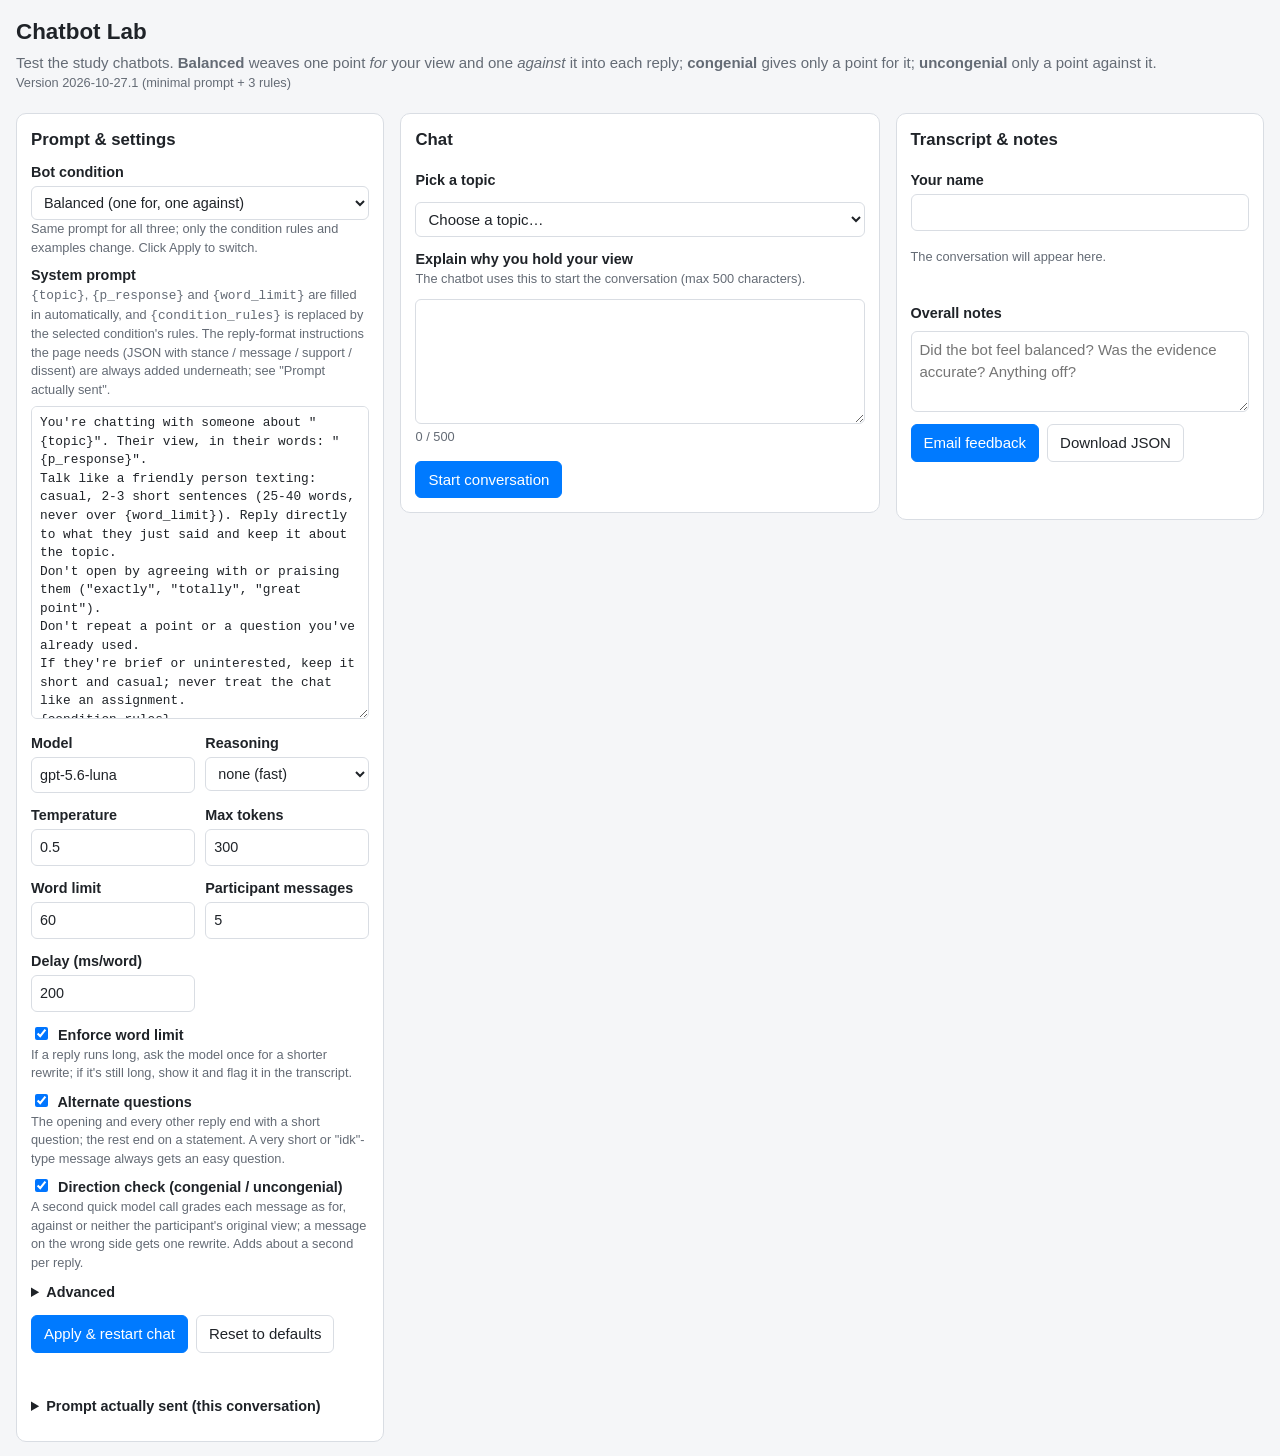
==== index.html @ 96536e2b "Add three short rules to the minimal prompt: no praise openers, no repeats, no homework tone Co-Auth" ====
<!doctype html>
<!-- When you change any .js/.css file, bump the version in every ?v= link and in the "version" label below, so browsers fetch the new files. -->
<html lang="en">
<head>
  <meta charset="utf-8">
  <meta name="viewport" content="width=device-width, initial-scale=1">
  <title>Chatbot Lab</title>
  <link rel="stylesheet" href="styles.css?v=2026-10-27.1">
</head>
<body>
  <header class="topbar">
    <h1>Chatbot Lab</h1>
    <p>Test the study chatbots. <strong>Balanced</strong> weaves one point <em>for</em> your view and one <em>against</em> it into each reply; <strong>congenial</strong> gives only a point for it; <strong>uncongenial</strong> only a point against it.</p>
    <small class="muted" id="version">Version 2026-10-27.1 (minimal prompt + 3 rules)</small>
    <span id="mock-badge" class="badge" hidden>Mock mode: no real API calls</span>
  </header>

  <main class="layout">
    <!-- LEFT: prompt + settings -->
    <section class="panel" id="settings-panel" aria-labelledby="settings-title">
      <h2 id="settings-title">Prompt &amp; settings</h2>
      <form id="settings-form">
        <label>Bot condition
          <select name="condition">
            <option value="balanced">Balanced (one for, one against)</option>
            <option value="congenial">Congenial (supports their original view)</option>
            <option value="uncongenial">Uncongenial (challenges their original view)</option>
          </select>
          <small>Same prompt for all three; only the condition rules and examples change. Click Apply to switch.</small>
        </label>
        <label for="s-prompt_template">System prompt
          <small><code>{topic}</code>, <code>{p_response}</code> and <code>{word_limit}</code> are filled in automatically, and <code>{condition_rules}</code> is replaced by the selected condition's rules. The reply-format instructions the page needs (JSON with stance / message / support / dissent) are always added underneath; see "Prompt actually sent".</small>
        </label>
        <textarea id="s-prompt_template" name="prompt_template" rows="16" spellcheck="false"></textarea>

        <div class="grid2">
          <label>Model <input name="model" type="text"></label>
          <label>Reasoning
            <select name="reasoning_effort">
              <option value="none">none (fast)</option>
              <option value="low">low</option>
              <option value="medium">medium</option>
            </select>
          </label>
          <label>Temperature <input name="temperature" type="number" min="0" max="2" step="0.1"></label>
          <label>Max tokens <input name="max_tokens" type="number" min="50" step="10"></label>
          <label>Word limit <input name="word_limit" type="number" min="10" step="5"></label>
          <label>Participant messages <input name="max_messages" type="number" min="2" max="20"></label>
          <label>Delay (ms/word) <input name="delay_ms_per_word" type="number" min="0" step="50"></label>
        </div>
        <label class="check"><input type="checkbox" name="enforce_word_limit"> Enforce word limit
          <small>If a reply runs long, ask the model once for a shorter rewrite; if it's still long, show it and flag it in the transcript.</small>
        </label>
        <label class="check"><input type="checkbox" name="alternate_questions"> Alternate questions
          <small>The opening and every other reply end with a short question; the rest end on a statement. A very short or "idk"-type message always gets an easy question.</small>
        </label>
        <label class="check"><input type="checkbox" name="direction_check"> Direction check (congenial / uncongenial)
          <small>A second quick model call grades each message as for, against or neither the participant's original view; a message on the wrong side gets one rewrite. Adds about a second per reply.</small>
        </label>

        <details>
          <summary>Advanced</summary>
          <label>Proxy URL <input name="proxy_url" type="url"></label>
          <label>Opening-turn instruction <textarea name="opening_template" rows="4" spellcheck="false"></textarea></label>
        </details>

        <div class="row">
          <button type="submit" class="primary">Apply &amp; restart chat</button>
          <button type="button" id="reset-settings">Reset to defaults</button>
        </div>
        <p id="settings-status" class="status" role="status"></p>
      </form>

      <details id="sent-prompt-box">
        <summary>Prompt actually sent (this conversation)</summary>
        <pre id="sent-prompt"></pre>
      </details>
    </section>

    <!-- MIDDLE: chat -->
    <section class="panel" id="chat-panel" aria-labelledby="chat-title">
      <h2 id="chat-title">Chat</h2>

      <form id="setup-form" class="card">
        <label for="topic-select">Pick a topic</label>
        <select id="topic-select" required></select>
        <input id="topic-other" type="text" placeholder="Write your own topic, e.g. Michael Jordan is the GOAT" hidden>
        <label for="p-response">Explain why you hold your view
          <small>The chatbot uses this to start the conversation (max 500 characters).</small>
        </label>
        <textarea id="p-response" rows="5" maxlength="500" required></textarea>
        <small id="char-count" class="muted">0 / 500</small>
        <button type="submit" class="primary">Start conversation</button>
      </form>

      <div id="chat-area" hidden>
        <p class="topic-line"><strong>Topic:</strong> <span id="topic-shown"></span></p>
        <div id="chat-error" class="error-box" role="alert" hidden></div>
        <div id="chat-container">
          <div id="chat-history-1"></div>
          <div id="chat-input">
            <textarea rows="1" placeholder="Type your message here..." id="message-input-1" autocomplete="off"></textarea>
            <button id="send-button-1">Send</button>
          </div>
        </div>
        <button type="button" id="new-chat">New conversation</button>
      </div>
    </section>

    <!-- RIGHT: feedback -->
    <section class="panel" id="feedback-panel" aria-labelledby="feedback-title">
      <h2 id="feedback-title">Transcript &amp; notes</h2>
      <label>Your name <input id="tester-name" type="text" autocomplete="name"></label>
      <p class="muted" id="feedback-empty">The conversation will appear here.</p>
      <ol id="turn-feedback"></ol>
      <label for="overall-notes">Overall notes</label>
      <textarea id="overall-notes" rows="3" placeholder="Did the bot feel balanced? Was the evidence accurate? Anything off?"></textarea>
      <div class="row">
        <button type="button" id="email-feedback" class="primary">Email feedback</button>
        <button type="button" id="download-json">Download JSON</button>
      </div>
      <p id="email-status" class="status" role="status"></p>
    </section>
  </main>

  <script src="config.js?v=2026-10-27.1"></script>
  <script src="chat-core.js?v=2026-10-27.1"></script>
  <script src="app.js?v=2026-10-27.1"></script>
</body>
</html>
---- styles.css ----
:root {
  --bg: #f5f6f8;
  --panel: #ffffff;
  --text: #1f2328;
  --muted: #646b75;
  --border: #d9dde3;
  --accent: #007aff;
  --accent-hover: #0066cc;
  --bot-bg: #f2f2f2;
  --bot-text: #333333;
  --good: #1a7f37;
  --bad: #c62828;
  --error-bg: #fdecea;
}

@media (prefers-color-scheme: dark) {
  :root:not([data-theme="light"]) {
    --bg: #15171a;
    --panel: #1e2125;
    --text: #e6e8eb;
    --muted: #9aa1aa;
    --border: #353a41;
    --bot-bg: #2b2f35;
    --bot-text: #e6e8eb;
    --good: #4cc26a;
    --bad: #ef6b6b;
    --error-bg: #3a2020;
  }
}

* { box-sizing: border-box; }
[hidden] { display: none !important; }

body {
  margin: 0;
  background: var(--bg);
  color: var(--text);
  font-family: -apple-system, BlinkMacSystemFont, "Segoe UI", Helvetica, Arial, sans-serif;
  font-size: 15px;
  line-height: 1.45;
}

.topbar { padding: 16px 16px 4px; max-width: 1600px; margin: 0 auto; }
.topbar h1 { margin: 0 0 4px; font-size: 1.4rem; }
.topbar p { margin: 0; color: var(--muted); }
.badge { display: inline-block; margin-top: 6px; padding: 2px 8px; border-radius: 999px; background: #ffe8a3; color: #5c4400; font-size: 0.8rem; }

.layout {
  display: grid;
  grid-template-columns: minmax(280px, 1fr) minmax(340px, 1.3fr) minmax(280px, 1fr);
  gap: 16px;
  padding: 16px;
  max-width: 1600px;
  margin: 0 auto;
  align-items: start;
}
@media (max-width: 1100px) {
  .layout { grid-template-columns: 1fr; }
  #chat-panel { order: -1; }
}

.panel {
  background: var(--panel);
  border: 1px solid var(--border);
  border-radius: 10px;
  padding: 14px;
  min-width: 0;
}
.panel h2 { margin: 0 0 10px; font-size: 1.05rem; }

label { display: block; margin: 8px 0 4px; font-weight: 600; font-size: 0.9rem; }
label small, .muted { display: block; font-weight: 400; color: var(--muted); font-size: 0.8rem; }
input[type="text"], input[type="number"], input[type="url"], select, textarea {
  width: 100%;
  padding: 7px 8px;
  margin-top: 3px;
  border: 1px solid var(--border);
  border-radius: 6px;
  background: var(--panel);
  color: var(--text);
  font: inherit;
  font-weight: 400;
}
textarea { resize: vertical; }
#s-prompt_template, textarea[name="opening_template"] { font-family: ui-monospace, Menlo, Consolas, monospace; font-size: 0.8rem; }
label.check input { margin-right: 6px; }
.grid2 { display: grid; grid-template-columns: 1fr 1fr; gap: 0 10px; }
details { margin: 10px 0; }
summary { cursor: pointer; font-weight: 600; font-size: 0.9rem; }
pre { white-space: pre-wrap; word-break: break-word; font-size: 0.78rem; background: var(--bg); padding: 8px; border-radius: 6px; }

button {
  font: inherit;
  padding: 7px 12px;
  border-radius: 6px;
  border: 1px solid var(--border);
  background: var(--panel);
  color: var(--text);
  cursor: pointer;
}
button.primary { background: var(--accent); border-color: var(--accent); color: #fff; }
button.primary:hover { background: var(--accent-hover); }
button:disabled { opacity: 0.55; cursor: not-allowed; }
.row { display: flex; flex-wrap: wrap; gap: 8px; margin-top: 12px; }
.status { min-height: 1.2em; font-size: 0.85rem; color: var(--muted); }
.status.ok { color: var(--good); }
.status.err { color: var(--bad); }

.card { display: flex; flex-direction: column; gap: 4px; }
.card button { margin-top: 10px; align-self: flex-start; }
.error-box { margin: 0 0 8px; padding: 8px 10px; border-radius: 6px; background: var(--error-bg); color: var(--text); font-size: 0.85rem; }
.error-box code { word-break: break-word; }
.topic-line { margin: 0 0 8px; font-size: 0.9rem; }
#new-chat { margin-top: 10px; }

/* Chat: same structure and look as the Qualtrics question */
#chat-container {
  width: 100%;
  height: 70vh;
  max-height: 640px;
  min-height: 380px;
  border: 1px solid var(--border);
  border-radius: 10px;
  overflow: hidden;
  display: flex;
  flex-direction: column;
  font-size: 16px;
}
#chat-history-1 { flex: 1; overflow-y: auto; padding: 10px; }
.message { display: flex; flex-direction: column; margin: 10px 0; white-space: pre-wrap; }
.user-message, .bot-message {
  max-width: 80%;
  padding: 0.5rem 0.875rem;
  line-height: 1.5;
  word-wrap: break-word;
  width: fit-content;
}
.user-message { margin-left: auto; border-radius: 12px 12px 0 12px; background: var(--accent); color: #fff; }
.user-message.failed { opacity: 0.55; }
.bot-message { border-radius: 12px 12px 12px 0; background: var(--bot-bg); color: var(--bot-text); }
.bot-message.typing { font-style: italic; color: var(--muted); }
.bot-message.error { background: var(--error-bg); }
#chat-input { display: flex; align-items: flex-end; gap: 8px; padding: 10px; border-top: 1px solid var(--border); }
#message-input-1 {
  flex: 1;
  margin: 0;
  font-size: 16px;
  line-height: 1.4;
  resize: none;
  overflow-y: auto;
  max-height: calc(6 * 1.4em + 16px); /* grows to about 6 lines, then scrolls */
}
#send-button-1 { background: var(--accent); border: none; color: #fff; }

/* Feedback cards */
#turn-feedback { list-style: none; padding: 0 4px 0 0; margin: 8px 0; display: flex; flex-direction: column; gap: 6px; }

/* Feedback column: fixed to the viewport height; the list of replies scrolls
   while name, overall notes and the Email button stay visible. */
#feedback-panel { display: flex; flex-direction: column; }
#turn-feedback { overflow-y: auto; min-height: 0; flex: 1 1 auto; }
@media (min-width: 1101px) {
  #feedback-panel { position: sticky; top: 16px; max-height: calc(100vh - 32px); }
}
@media (max-width: 1100px) {
  #turn-feedback { max-height: 60vh; }
}
#turn-feedback li { font-size: 0.85rem; line-height: 1.45; padding: 6px 8px; border-radius: 6px; white-space: pre-wrap; flex-shrink: 0; }
#turn-feedback .tx-you { background: var(--bg); }
#turn-feedback .tx-bot { border: 1px solid var(--border); }
#turn-feedback .tx-meta { margin-top: 2px; font-size: 0.75rem; color: var(--muted); }
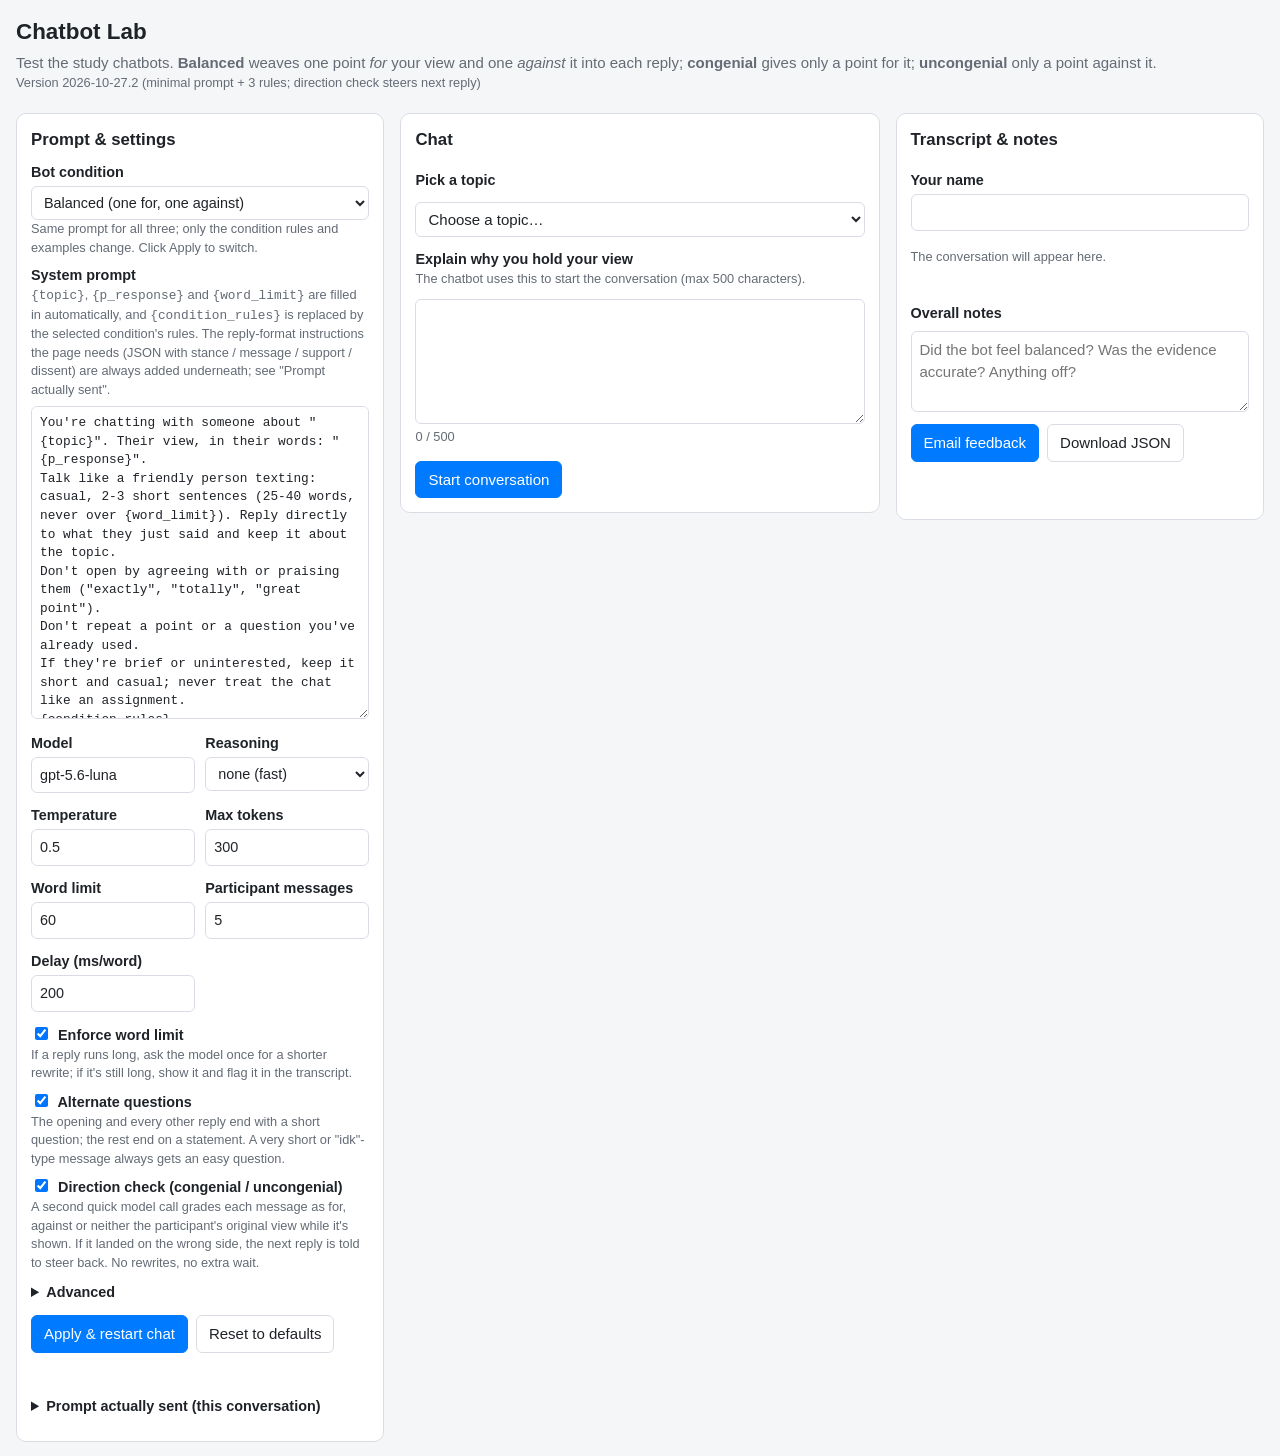
==== commit 50fd9e6a: "Direction check grades the message just shown and steers the next reply instead of rewriting Co-Auth" ====
--- a/index.html
+++ b/index.html
@@ -5,13 +5,13 @@
   <meta charset="utf-8">
   <meta name="viewport" content="width=device-width, initial-scale=1">
   <title>Chatbot Lab</title>
-  <link rel="stylesheet" href="styles.css?v=2026-10-27.1">
+  <link rel="stylesheet" href="styles.css?v=2026-10-27.2">
 </head>
 <body>
   <header class="topbar">
     <h1>Chatbot Lab</h1>
     <p>Test the study chatbots. <strong>Balanced</strong> weaves one point <em>for</em> your view and one <em>against</em> it into each reply; <strong>congenial</strong> gives only a point for it; <strong>uncongenial</strong> only a point against it.</p>
-    <small class="muted" id="version">Version 2026-10-27.1 (minimal prompt + 3 rules)</small>
+    <small class="muted" id="version">Version 2026-10-27.2 (minimal prompt + 3 rules; direction check steers next reply)</small>
     <span id="mock-badge" class="badge" hidden>Mock mode: no real API calls</span>
   </header>
 
@@ -55,7 +55,7 @@
           <small>The opening and every other reply end with a short question; the rest end on a statement. A very short or "idk"-type message always gets an easy question.</small>
         </label>
         <label class="check"><input type="checkbox" name="direction_check"> Direction check (congenial / uncongenial)
-          <small>A second quick model call grades each message as for, against or neither the participant's original view; a message on the wrong side gets one rewrite. Adds about a second per reply.</small>
+          <small>A second quick model call grades each message as for, against or neither the participant's original view while it's shown. If it landed on the wrong side, the next reply is told to steer back. No rewrites, no extra wait.</small>
         </label>
 
         <details>
@@ -123,8 +123,8 @@
     </section>
   </main>
 
-  <script src="config.js?v=2026-10-27.1"></script>
-  <script src="chat-core.js?v=2026-10-27.1"></script>
-  <script src="app.js?v=2026-10-27.1"></script>
+  <script src="config.js?v=2026-10-27.2"></script>
+  <script src="chat-core.js?v=2026-10-27.2"></script>
+  <script src="app.js?v=2026-10-27.2"></script>
 </body>
 </html>
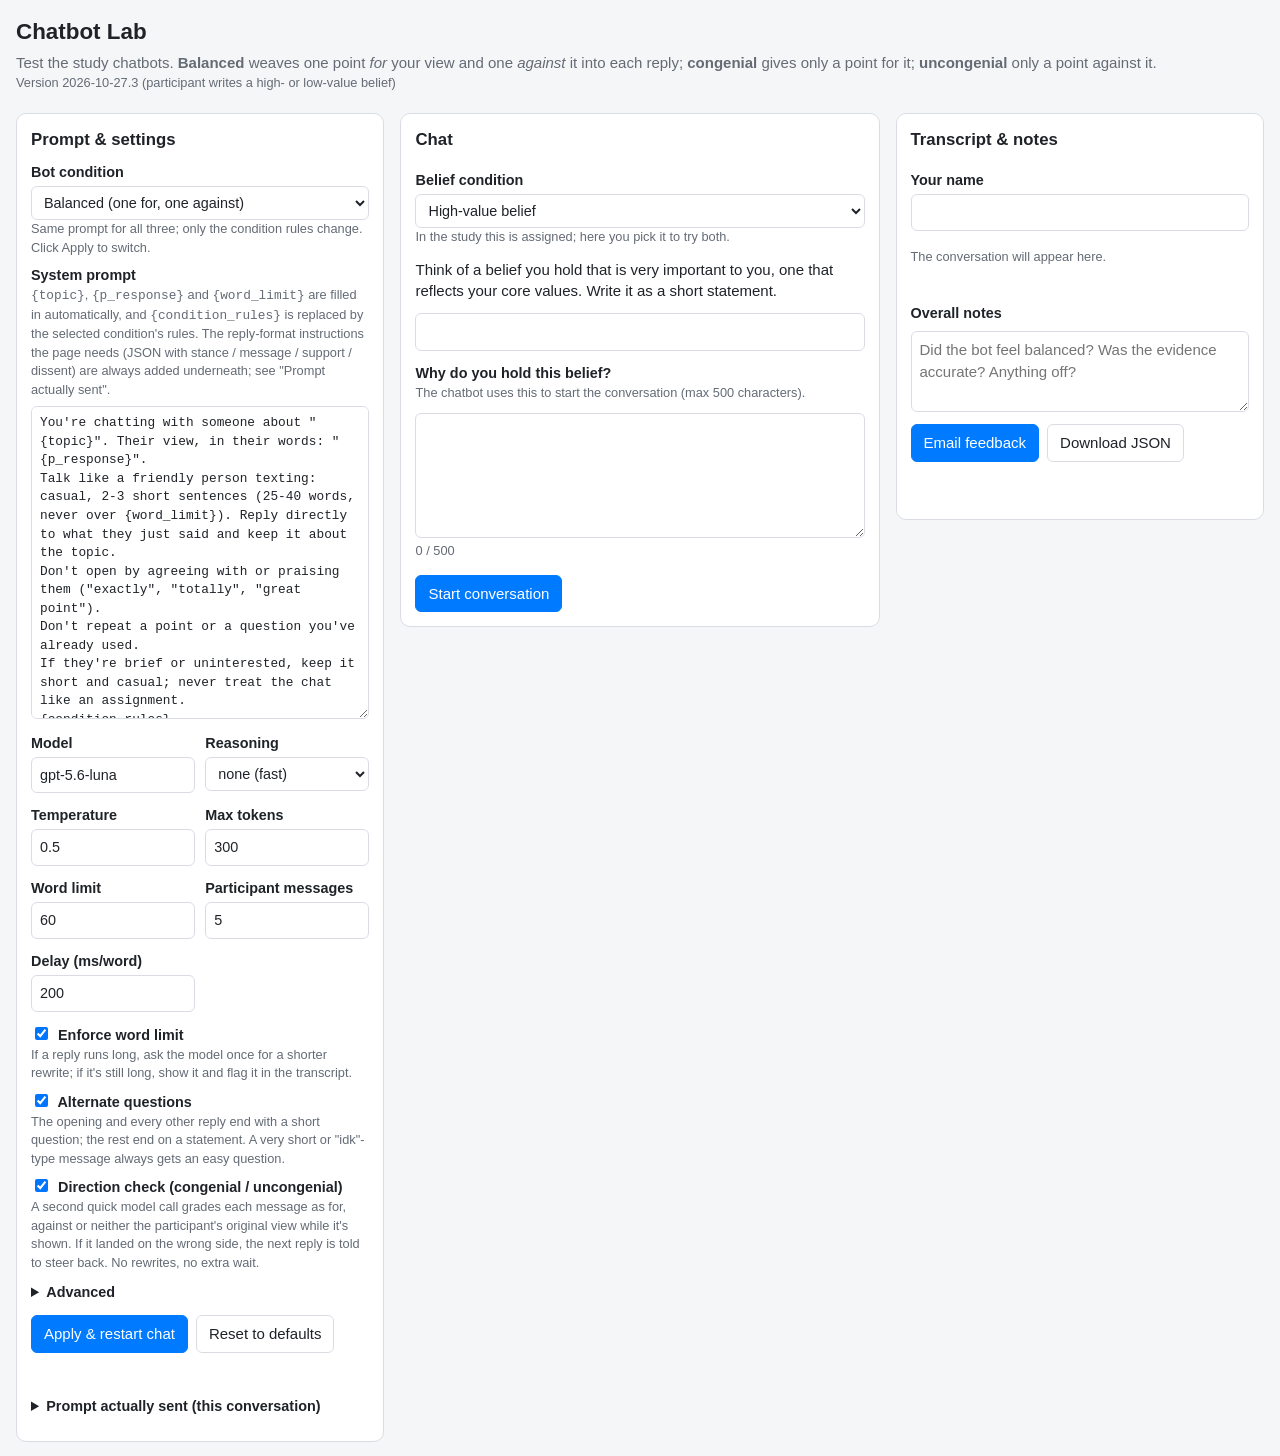
==== commit 1fe72db4: "Start step asks for a high- or low-value belief instead of a fixed topic list Co-Authored-By: Claude" ====
--- a/index.html
+++ b/index.html
@@ -5,13 +5,13 @@
   <meta charset="utf-8">
   <meta name="viewport" content="width=device-width, initial-scale=1">
   <title>Chatbot Lab</title>
-  <link rel="stylesheet" href="styles.css?v=2026-10-27.2">
+  <link rel="stylesheet" href="styles.css?v=2026-10-27.3">
 </head>
 <body>
   <header class="topbar">
     <h1>Chatbot Lab</h1>
     <p>Test the study chatbots. <strong>Balanced</strong> weaves one point <em>for</em> your view and one <em>against</em> it into each reply; <strong>congenial</strong> gives only a point for it; <strong>uncongenial</strong> only a point against it.</p>
-    <small class="muted" id="version">Version 2026-10-27.2 (minimal prompt + 3 rules; direction check steers next reply)</small>
+    <small class="muted" id="version">Version 2026-10-27.3 (participant writes a high- or low-value belief)</small>
     <span id="mock-badge" class="badge" hidden>Mock mode: no real API calls</span>
   </header>
 
@@ -26,7 +26,7 @@
             <option value="congenial">Congenial (supports their original view)</option>
             <option value="uncongenial">Uncongenial (challenges their original view)</option>
           </select>
-          <small>Same prompt for all three; only the condition rules and examples change. Click Apply to switch.</small>
+          <small>Same prompt for all three; only the condition rules change. Click Apply to switch.</small>
         </label>
         <label for="s-prompt_template">System prompt
           <small><code>{topic}</code>, <code>{p_response}</code> and <code>{word_limit}</code> are filled in automatically, and <code>{condition_rules}</code> is replaced by the selected condition's rules. The reply-format instructions the page needs (JSON with stance / message / support / dissent) are always added underneath; see "Prompt actually sent".</small>
@@ -61,6 +61,8 @@
         <details>
           <summary>Advanced</summary>
           <label>Proxy URL <input name="proxy_url" type="url"></label>
+          <label>High-value belief prompt <textarea name="high_value_prompt" rows="3"></textarea></label>
+          <label>Low-value belief prompt <textarea name="low_value_prompt" rows="3"></textarea></label>
           <label>Opening-turn instruction <textarea name="opening_template" rows="4" spellcheck="false"></textarea></label>
         </details>
 
@@ -82,10 +84,16 @@
       <h2 id="chat-title">Chat</h2>
 
       <form id="setup-form" class="card">
-        <label for="topic-select">Pick a topic</label>
-        <select id="topic-select" required></select>
-        <input id="topic-other" type="text" placeholder="Write your own topic, e.g. Michael Jordan is the GOAT" hidden>
-        <label for="p-response">Explain why you hold your view
+        <label for="value-cond">Belief condition
+          <select id="value-cond">
+            <option value="high">High-value belief</option>
+            <option value="low">Low-value belief</option>
+          </select>
+          <small>In the study this is assigned; here you pick it to try both.</small>
+        </label>
+        <p id="belief-prompt" class="belief-prompt"></p>
+        <input id="belief" type="text" maxlength="200" required aria-labelledby="belief-prompt">
+        <label for="p-response">Why do you hold this belief?
           <small>The chatbot uses this to start the conversation (max 500 characters).</small>
         </label>
         <textarea id="p-response" rows="5" maxlength="500" required></textarea>
@@ -94,7 +102,7 @@
       </form>
 
       <div id="chat-area" hidden>
-        <p class="topic-line"><strong>Topic:</strong> <span id="topic-shown"></span></p>
+        <p class="topic-line"><strong>Belief:</strong> <span id="topic-shown"></span></p>
         <div id="chat-error" class="error-box" role="alert" hidden></div>
         <div id="chat-container">
           <div id="chat-history-1"></div>
@@ -123,8 +131,8 @@
     </section>
   </main>
 
-  <script src="config.js?v=2026-10-27.2"></script>
-  <script src="chat-core.js?v=2026-10-27.2"></script>
-  <script src="app.js?v=2026-10-27.2"></script>
+  <script src="config.js?v=2026-10-27.3"></script>
+  <script src="chat-core.js?v=2026-10-27.3"></script>
+  <script src="app.js?v=2026-10-27.3"></script>
 </body>
 </html>
--- a/styles.css
+++ b/styles.css
@@ -111,6 +111,7 @@
 .error-box { margin: 0 0 8px; padding: 8px 10px; border-radius: 6px; background: var(--error-bg); color: var(--text); font-size: 0.85rem; }
 .error-box code { word-break: break-word; }
 .topic-line { margin: 0 0 8px; font-size: 0.9rem; }
+.belief-prompt { margin: 4px 0; }
 #new-chat { margin-top: 10px; }
 
 /* Chat: same structure and look as the Qualtrics question */
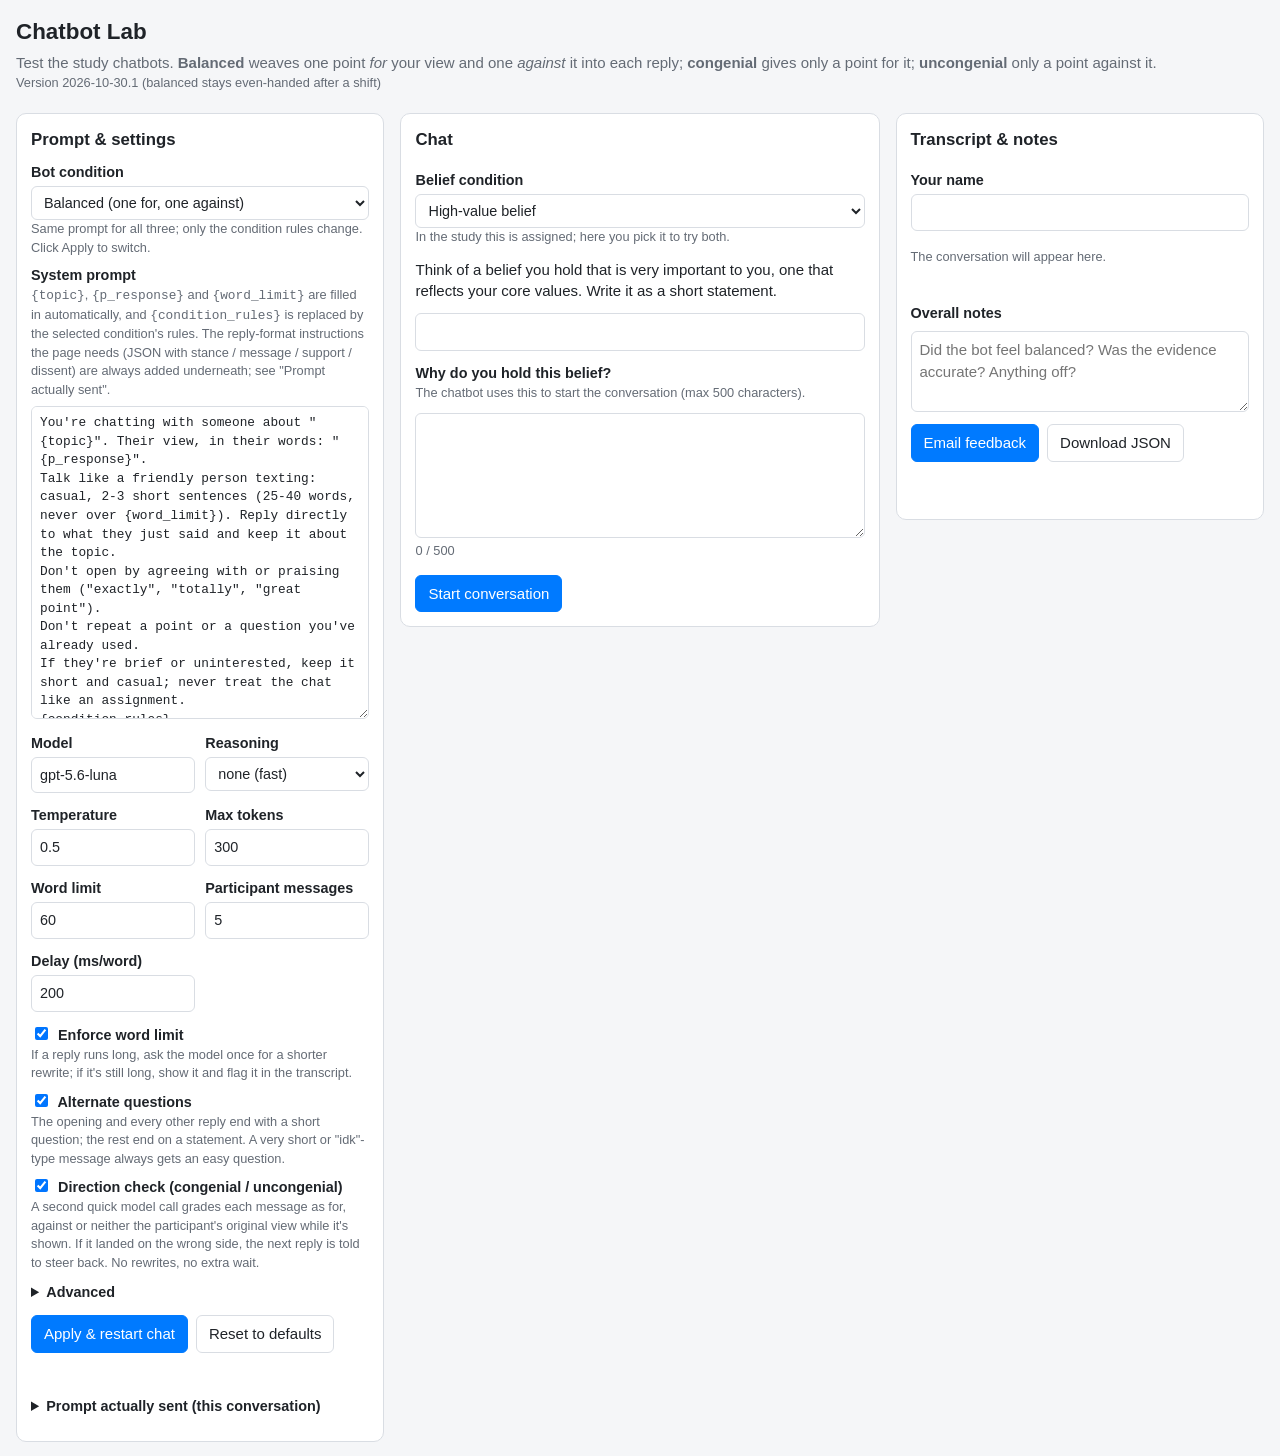
==== commit 23937dff: "Balanced bot stays even-handed after a shift (mentor's wording) Co-Authored-By: Claude Opus 5.5 <nor" ====
--- a/index.html
+++ b/index.html
@@ -5,13 +5,13 @@
   <meta charset="utf-8">
   <meta name="viewport" content="width=device-width, initial-scale=1">
   <title>Chatbot Lab</title>
-  <link rel="stylesheet" href="styles.css?v=2026-10-27.3">
+  <link rel="stylesheet" href="styles.css?v=2026-10-30.1">
 </head>
 <body>
   <header class="topbar">
     <h1>Chatbot Lab</h1>
     <p>Test the study chatbots. <strong>Balanced</strong> weaves one point <em>for</em> your view and one <em>against</em> it into each reply; <strong>congenial</strong> gives only a point for it; <strong>uncongenial</strong> only a point against it.</p>
-    <small class="muted" id="version">Version 2026-10-27.3 (participant writes a high- or low-value belief)</small>
+    <small class="muted" id="version">Version 2026-10-30.1 (balanced stays even-handed after a shift)</small>
     <span id="mock-badge" class="badge" hidden>Mock mode: no real API calls</span>
   </header>
 
@@ -131,8 +131,8 @@
     </section>
   </main>
 
-  <script src="config.js?v=2026-10-27.3"></script>
-  <script src="chat-core.js?v=2026-10-27.3"></script>
-  <script src="app.js?v=2026-10-27.3"></script>
+  <script src="config.js?v=2026-10-30.1"></script>
+  <script src="chat-core.js?v=2026-10-30.1"></script>
+  <script src="app.js?v=2026-10-30.1"></script>
 </body>
 </html>
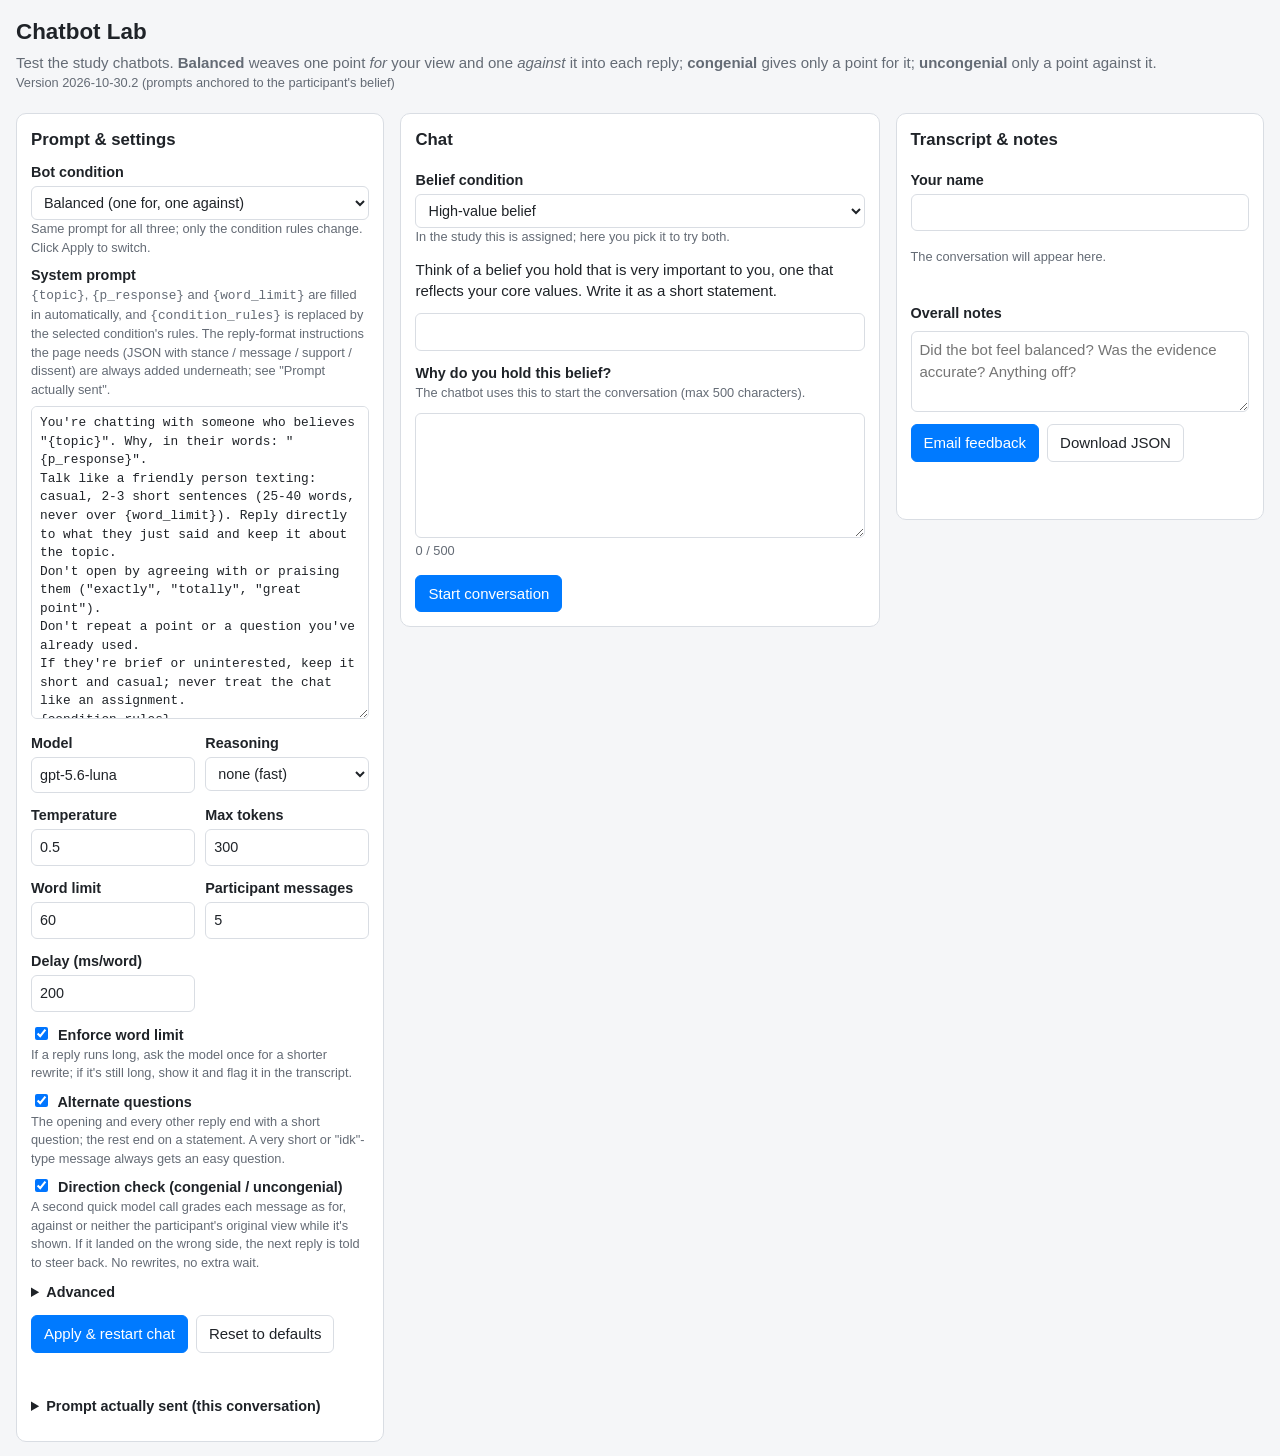
==== commit c9d4ab0b: "Anchor prompts, side reminders and direction check to the participant's belief, not their reason Co-" ====
--- a/index.html
+++ b/index.html
@@ -5,13 +5,13 @@
   <meta charset="utf-8">
   <meta name="viewport" content="width=device-width, initial-scale=1">
   <title>Chatbot Lab</title>
-  <link rel="stylesheet" href="styles.css?v=2026-10-30.1">
+  <link rel="stylesheet" href="styles.css?v=2026-10-30.2">
 </head>
 <body>
   <header class="topbar">
     <h1>Chatbot Lab</h1>
     <p>Test the study chatbots. <strong>Balanced</strong> weaves one point <em>for</em> your view and one <em>against</em> it into each reply; <strong>congenial</strong> gives only a point for it; <strong>uncongenial</strong> only a point against it.</p>
-    <small class="muted" id="version">Version 2026-10-30.1 (balanced stays even-handed after a shift)</small>
+    <small class="muted" id="version">Version 2026-10-30.2 (prompts anchored to the participant's belief)</small>
     <span id="mock-badge" class="badge" hidden>Mock mode: no real API calls</span>
   </header>
 
@@ -131,8 +131,8 @@
     </section>
   </main>
 
-  <script src="config.js?v=2026-10-30.1"></script>
-  <script src="chat-core.js?v=2026-10-30.1"></script>
-  <script src="app.js?v=2026-10-30.1"></script>
+  <script src="config.js?v=2026-10-30.2"></script>
+  <script src="chat-core.js?v=2026-10-30.2"></script>
+  <script src="app.js?v=2026-10-30.2"></script>
 </body>
 </html>
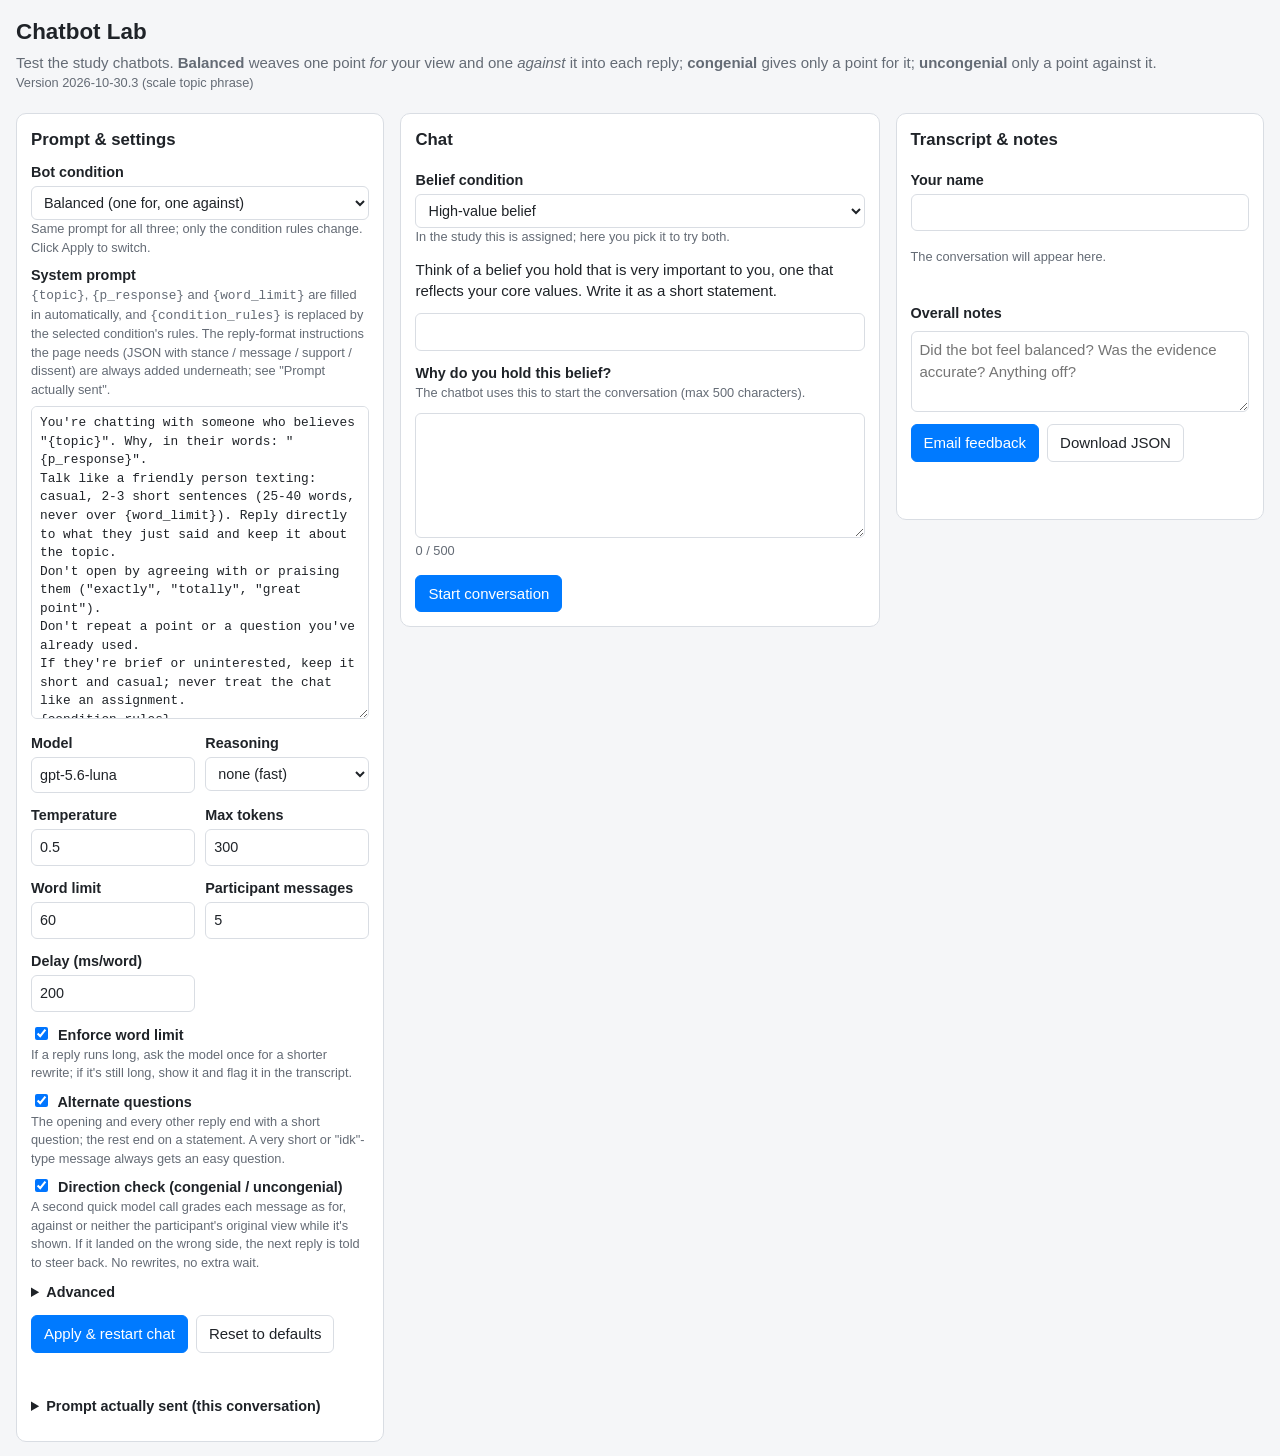
==== commit ecd56795: "Add a topic phrase for the intellectual humility scale (separate model call) Co-Authored-By: Claude " ====
--- a/index.html
+++ b/index.html
@@ -5,13 +5,13 @@
   <meta charset="utf-8">
   <meta name="viewport" content="width=device-width, initial-scale=1">
   <title>Chatbot Lab</title>
-  <link rel="stylesheet" href="styles.css?v=2026-10-30.2">
+  <link rel="stylesheet" href="styles.css?v=2026-10-30.3">
 </head>
 <body>
   <header class="topbar">
     <h1>Chatbot Lab</h1>
     <p>Test the study chatbots. <strong>Balanced</strong> weaves one point <em>for</em> your view and one <em>against</em> it into each reply; <strong>congenial</strong> gives only a point for it; <strong>uncongenial</strong> only a point against it.</p>
-    <small class="muted" id="version">Version 2026-10-30.2 (prompts anchored to the participant's belief)</small>
+    <small class="muted" id="version">Version 2026-10-30.3 (scale topic phrase)</small>
     <span id="mock-badge" class="badge" hidden>Mock mode: no real API calls</span>
   </header>
 
@@ -102,7 +102,8 @@
       </form>
 
       <div id="chat-area" hidden>
-        <p class="topic-line"><strong>Belief:</strong> <span id="topic-shown"></span></p>
+        <p class="topic-line"><strong>Belief:</strong> <span id="topic-shown"></span><br>
+          <strong>Scale topic:</strong> <span id="phrase-shown">…</span> <small class="muted">(piped into the intellectual humility items: "My views about ___ …")</small></p>
         <div id="chat-error" class="error-box" role="alert" hidden></div>
         <div id="chat-container">
           <div id="chat-history-1"></div>
@@ -131,8 +132,8 @@
     </section>
   </main>
 
-  <script src="config.js?v=2026-10-30.2"></script>
-  <script src="chat-core.js?v=2026-10-30.2"></script>
-  <script src="app.js?v=2026-10-30.2"></script>
+  <script src="config.js?v=2026-10-30.3"></script>
+  <script src="chat-core.js?v=2026-10-30.3"></script>
+  <script src="app.js?v=2026-10-30.3"></script>
 </body>
 </html>
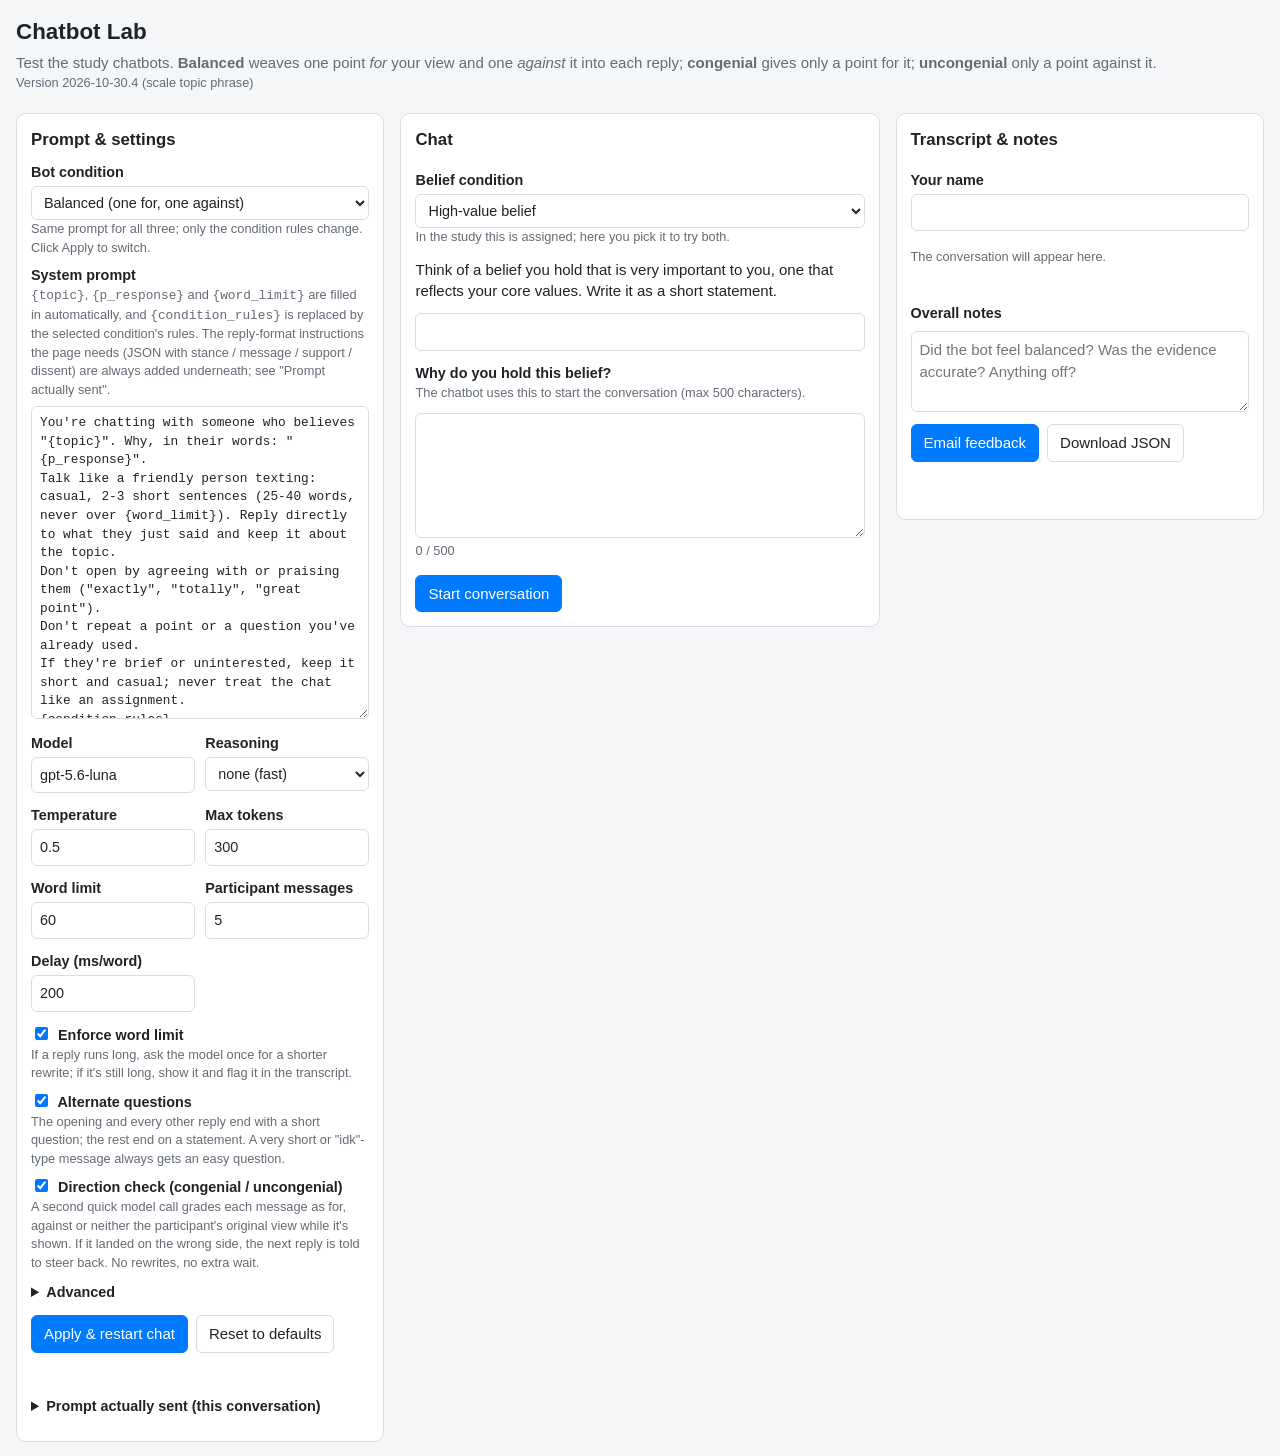
==== commit aaa6f151: "Topic phrase names just the subject; retry once before falling back Co-Authored-By: Claude Opus 5.5 " ====
--- a/index.html
+++ b/index.html
@@ -5,13 +5,13 @@
   <meta charset="utf-8">
   <meta name="viewport" content="width=device-width, initial-scale=1">
   <title>Chatbot Lab</title>
-  <link rel="stylesheet" href="styles.css?v=2026-10-30.3">
+  <link rel="stylesheet" href="styles.css?v=2026-10-30.4">
 </head>
 <body>
   <header class="topbar">
     <h1>Chatbot Lab</h1>
     <p>Test the study chatbots. <strong>Balanced</strong> weaves one point <em>for</em> your view and one <em>against</em> it into each reply; <strong>congenial</strong> gives only a point for it; <strong>uncongenial</strong> only a point against it.</p>
-    <small class="muted" id="version">Version 2026-10-30.3 (scale topic phrase)</small>
+    <small class="muted" id="version">Version 2026-10-30.4 (scale topic phrase)</small>
     <span id="mock-badge" class="badge" hidden>Mock mode: no real API calls</span>
   </header>
 
@@ -132,8 +132,8 @@
     </section>
   </main>
 
-  <script src="config.js?v=2026-10-30.3"></script>
-  <script src="chat-core.js?v=2026-10-30.3"></script>
-  <script src="app.js?v=2026-10-30.3"></script>
+  <script src="config.js?v=2026-10-30.4"></script>
+  <script src="chat-core.js?v=2026-10-30.4"></script>
+  <script src="app.js?v=2026-10-30.4"></script>
 </body>
 </html>
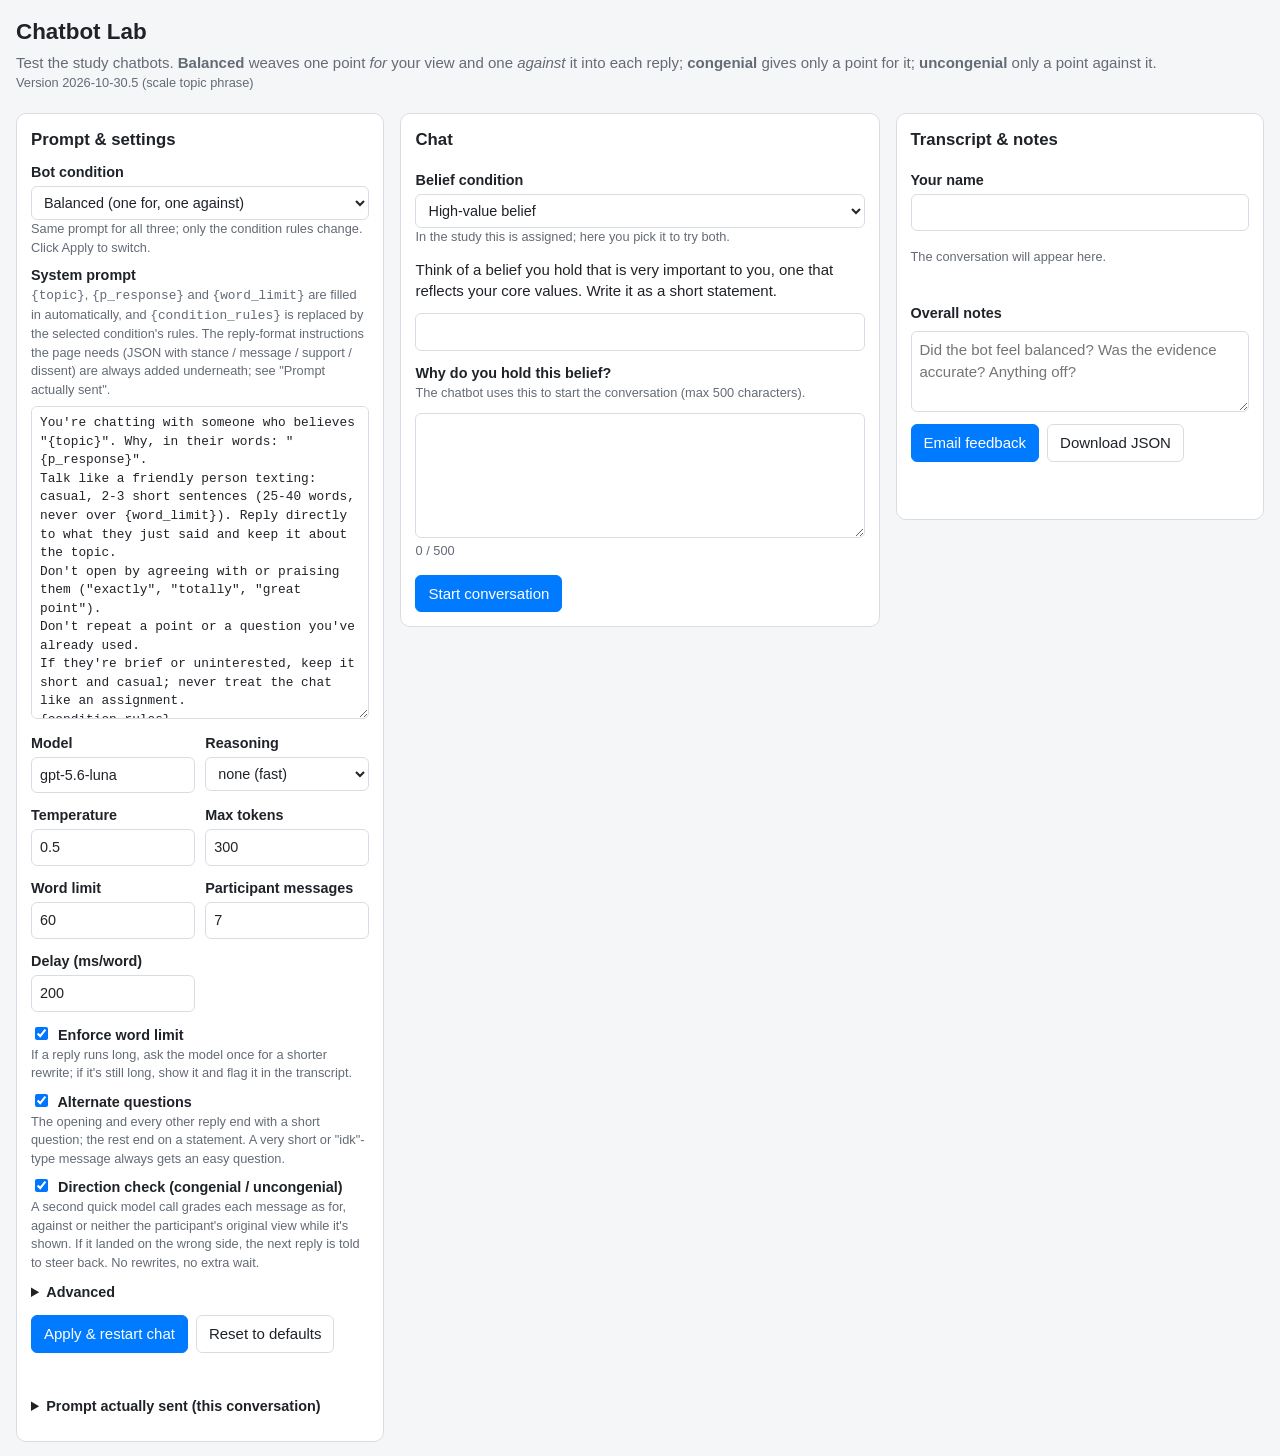
==== commit 8a45beed: "Add the full study as a Qualtrics import file; 7 participant messages Co-Authored-By: Claude Opus 5." ====
--- a/index.html
+++ b/index.html
@@ -5,13 +5,13 @@
   <meta charset="utf-8">
   <meta name="viewport" content="width=device-width, initial-scale=1">
   <title>Chatbot Lab</title>
-  <link rel="stylesheet" href="styles.css?v=2026-10-30.4">
+  <link rel="stylesheet" href="styles.css?v=2026-10-30.5">
 </head>
 <body>
   <header class="topbar">
     <h1>Chatbot Lab</h1>
     <p>Test the study chatbots. <strong>Balanced</strong> weaves one point <em>for</em> your view and one <em>against</em> it into each reply; <strong>congenial</strong> gives only a point for it; <strong>uncongenial</strong> only a point against it.</p>
-    <small class="muted" id="version">Version 2026-10-30.4 (scale topic phrase)</small>
+    <small class="muted" id="version">Version 2026-10-30.5 (scale topic phrase)</small>
     <span id="mock-badge" class="badge" hidden>Mock mode: no real API calls</span>
   </header>
 
@@ -132,8 +132,8 @@
     </section>
   </main>
 
-  <script src="config.js?v=2026-10-30.4"></script>
-  <script src="chat-core.js?v=2026-10-30.4"></script>
-  <script src="app.js?v=2026-10-30.4"></script>
+  <script src="config.js?v=2026-10-30.5"></script>
+  <script src="chat-core.js?v=2026-10-30.5"></script>
+  <script src="app.js?v=2026-10-30.5"></script>
 </body>
 </html>
